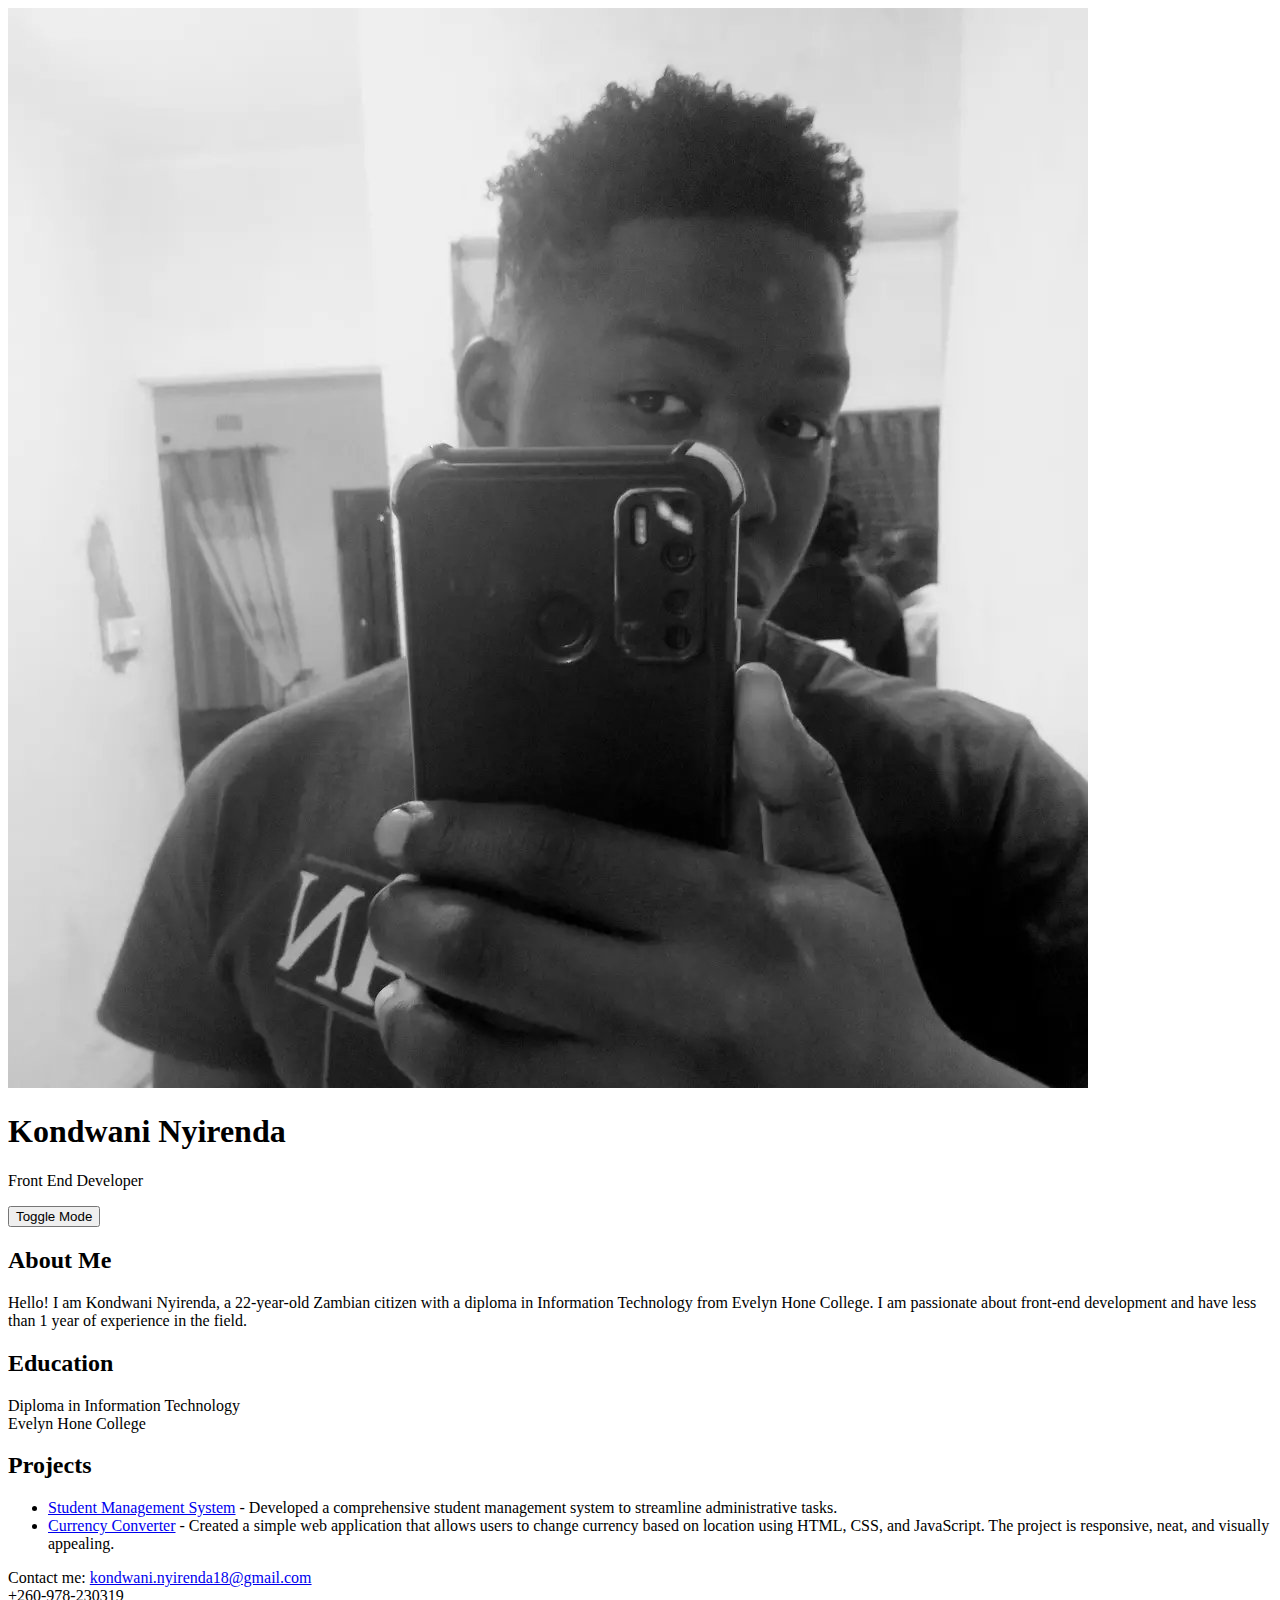
==== index.html @ 4ca8695f "updated" ====
<!DOCTYPE html>
<html lang="en">

<head>
    <meta charset="UTF-8">
    <meta name="viewport" content="width=device-width, initial-scale=1.0">
    <title>Kondwani Nyirenda - Front End Developer</title>
    <link rel="stylesheet" href="index.css">
</head>

<body>
    <header>
        <img src="kayd.jpg" alt="Profile Picture" id="profile-img">
        <h1>Kondwani Nyirenda</h1>
        <p>Front End Developer</p>
    </header>
    <button id="mode-toggle">Toggle Mode</button>
     <section>
        <h2>About Me</h2>
        <p>Hello! I am Kondwani Nyirenda, a 22-year-old Zambian citizen with a diploma in Information Technology from
            Evelyn Hone College. I am passionate about front-end development and have less than 1 year of experience in
            the field.</p>

        <h2>Education</h2>
        <p>Diploma in Information Technology<br>Evelyn Hone College</p>

        <h2>Projects</h2>
        <ul class="project-list">
            <li>
                <a href="home1.html" target="_blank">Student Management System</a> - Developed a
                comprehensive student management system to streamline administrative tasks.
            </li>
            <li>
                <a href="home.html" target="_blank">Currency Converter</a> - Created a simple web
                application that allows users to change currency based on location using HTML, CSS, and JavaScript. The
                project is responsive, neat, and visually appealing.
            </li>
        </ul>
    </section>

    <!-- Add this JavaScript code to enable the mode toggle functionality -->
    <script>
        document.addEventListener('DOMContentLoaded', function () {
            const profileImg = document.getElementById('profile-img');
            const newProfileImgUrl = 'kayd.jpg'; // Replace with the new image URL

            // Function to change the profile picture
            function updateProfilePicture() {
                profileImg.src = newProfileImgUrl;
            }

            // Example: Update the profile picture after a delay (you can replace this with your logic)
            setTimeout(updateProfilePicture, 5000); // 5000 milliseconds (5 seconds) delay as an example

            const modeToggle = document.getElementById('mode-toggle');
            const body = document.body;

            modeToggle.addEventListener('click', function () {
                body.classList.toggle('dark-mode');
            });
        });
    </script>

    <footer>
        <p>Contact me: <a href="mailto:kondwani.nyirenda18@gmail.com">kondwani.nyirenda18@gmail.com</a> <br>
            +260-978-230319
        </p>
    </footer>
</body>

</html>
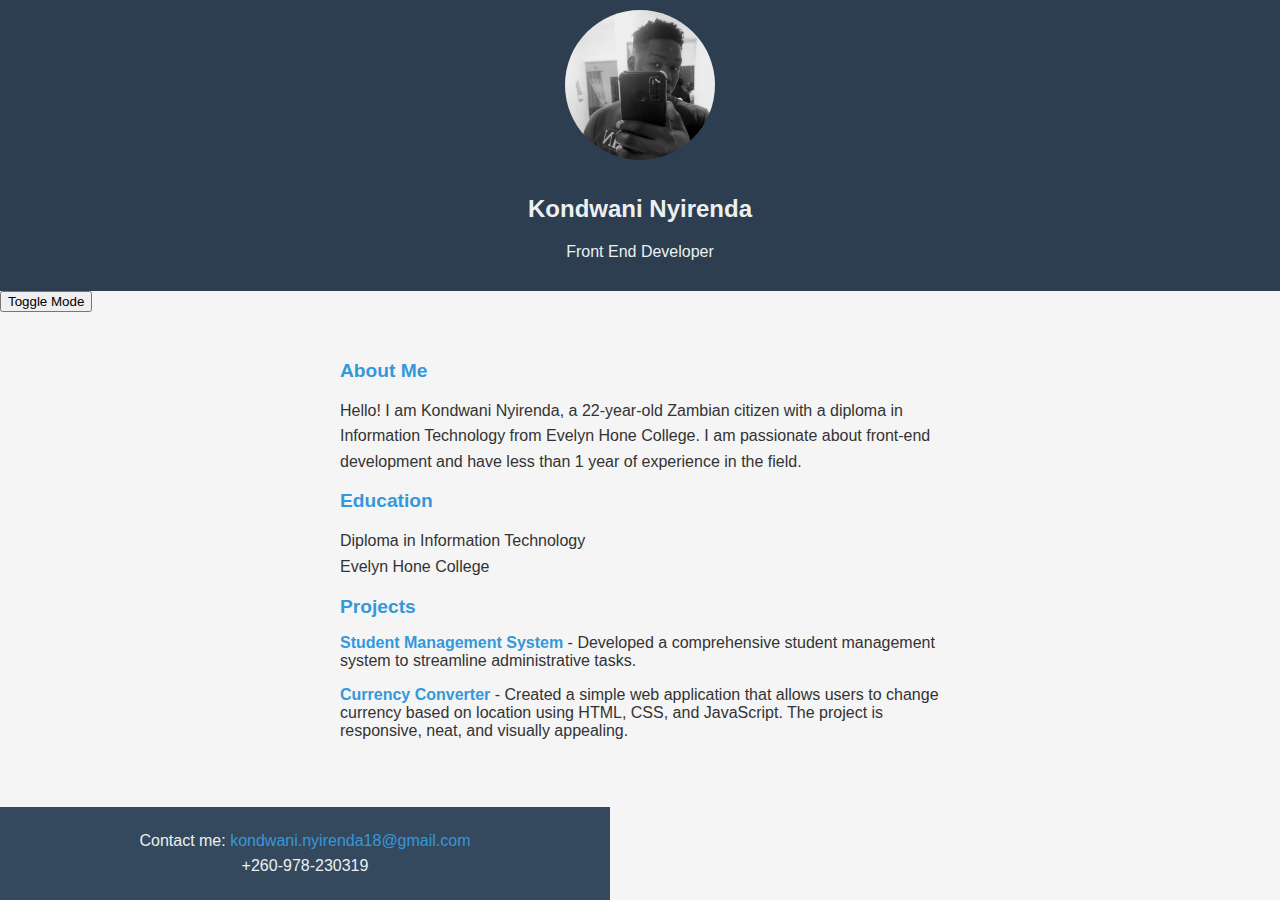
==== commit 6637d56b: "Update index.html" ====
--- a/index.html
+++ b/index.html
@@ -5,7 +5,7 @@
     <meta charset="UTF-8">
     <meta name="viewport" content="width=device-width, initial-scale=1.0">
     <title>Kondwani Nyirenda - Front End Developer</title>
-    <link rel="stylesheet" href="index.css">
+    <link rel="stylesheet" href="inde.css">
 </head>
 
 <body>
--- a/inde.css
+++ b/inde.css
@@ -0,0 +1,96 @@
+body {
+    background-image: url('background.jpg');
+    background-size: cover;
+    background-position: center;
+    background-attachment: fixed;
+    font-family: 'Arial', sans-serif;
+    margin: 0;
+    padding: 0;
+    background-color: #f5f5f5;
+    color: #333;
+    transition: background-color 0.3s ease;
+}
+
+.dark-mode {
+    background-color: #333;
+    color: #fff;
+}
+
+header {
+    background-color: #2c3e50;
+    color: #ecf0f1;
+    text-align: center;
+    padding: 10px;
+    animation: fadeInUp 1s ease-in-out;
+}
+
+h1 {
+    color: #ecf0f1;
+    font-size: 1.5em;
+    margin-bottom: 5px;
+}
+
+h2 {
+    color: #3498db;
+    font-size: 1.2em;
+}
+
+@keyframes fadeInUp {
+    from {
+        opacity: 0;
+        transform: translateY(20px);
+    }
+    to {
+        opacity: 1;
+        transform: translateY(0);
+    }
+}
+
+section {
+    max-width: 600px; /* Adjusted max-width */
+    margin: 0 auto;
+    padding: 2em;
+}
+
+p {
+    line-height: 1.6;
+}
+
+a {
+    color: #3498db;
+    text-decoration: none;
+}
+
+a:hover {
+    text-decoration: underline;
+}
+
+.project-list {
+    list-style: none;
+    padding: 0;
+}
+
+.project-list li {
+    margin-bottom: 1em;
+}
+
+.project-list a {
+    font-weight: bold;
+}
+
+#profile-img {
+    width: 150px;
+    border-radius: 50%;
+    margin-bottom: 15px;
+}
+
+footer {
+    background-color: #34495e;
+    color: #ecf0f1;
+    text-align: center;
+    padding: 5px;
+    position: fixed;
+    bottom: 0;
+    width: 100%;
+    max-width: 600px; /* Adjusted max-width */
+}
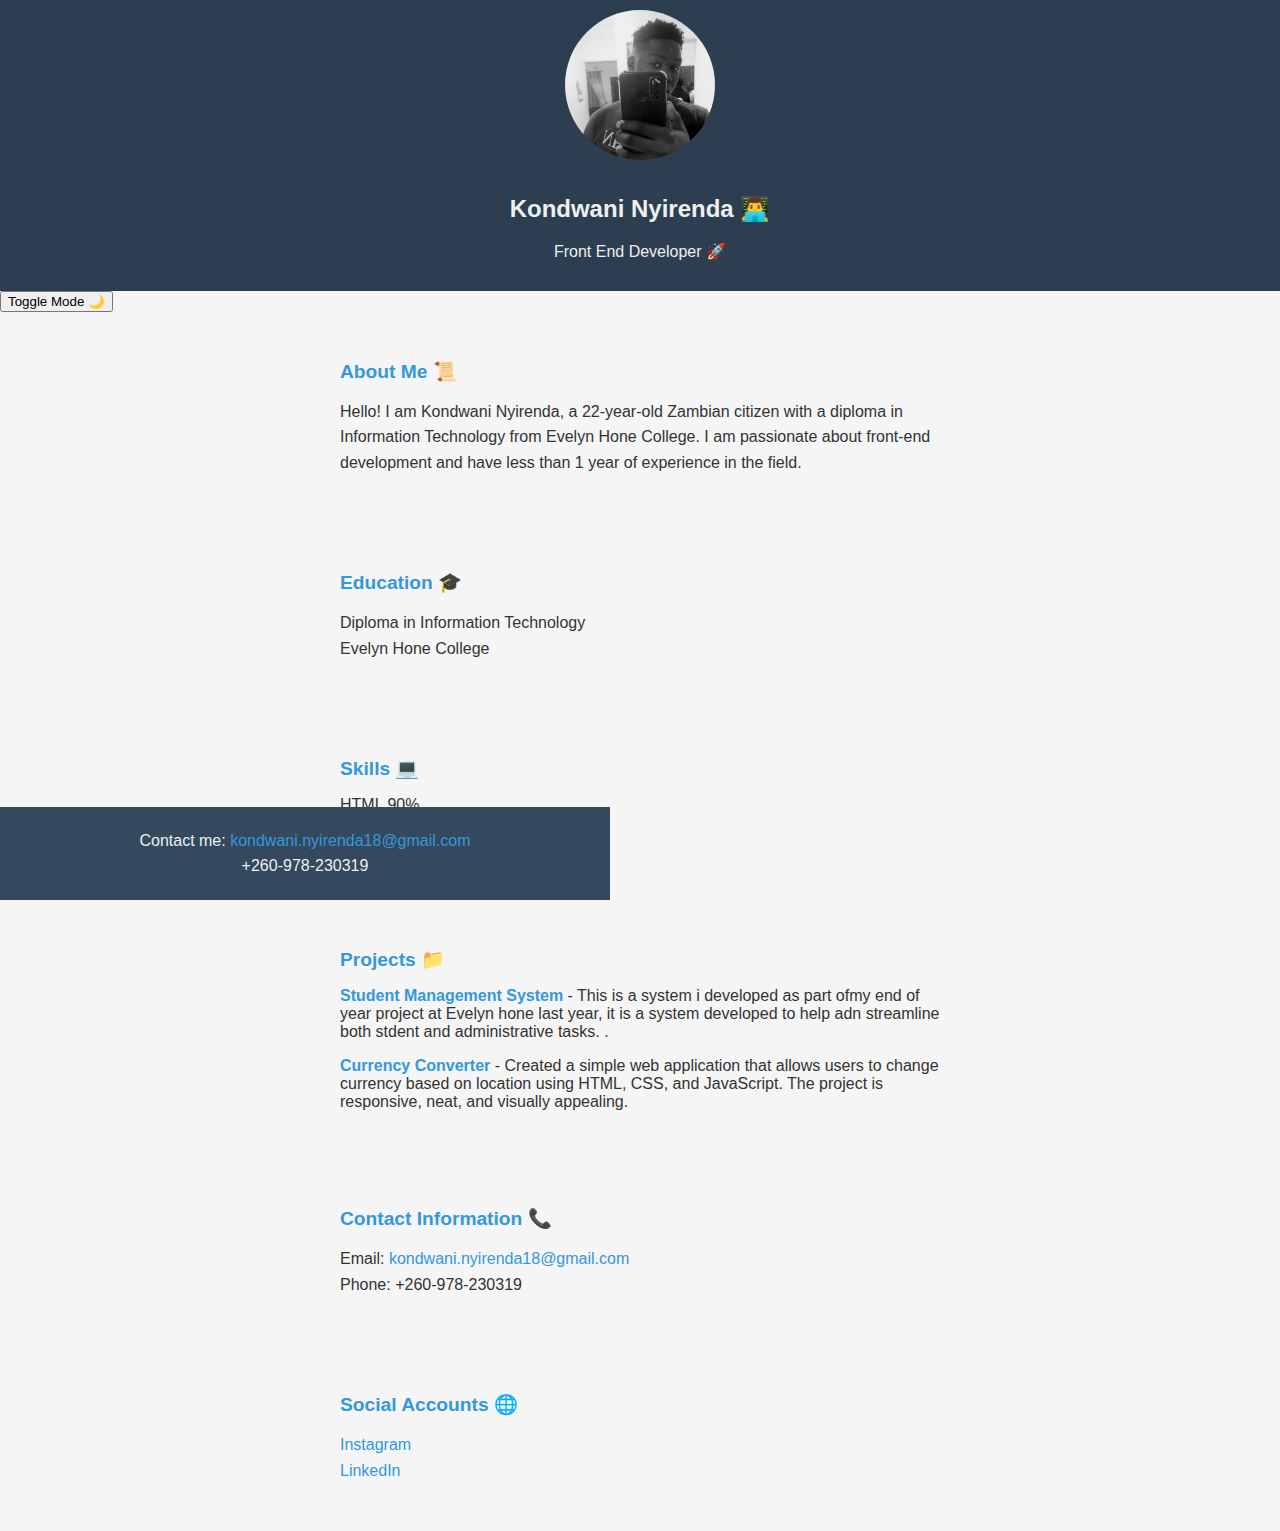
==== commit b8e5470c: "Update index.html" ====
--- a/index.html
+++ b/index.html
@@ -6,39 +6,85 @@
     <meta name="viewport" content="width=device-width, initial-scale=1.0">
     <title>Kondwani Nyirenda - Front End Developer</title>
     <link rel="stylesheet" href="inde.css">
+    <link href="https://fonts.googleapis.com/css2?family=Roboto:wght@400;700&display=swap" rel="stylesheet">
+   
 </head>
 
 <body>
     <header>
         <img src="kayd.jpg" alt="Profile Picture" id="profile-img">
-        <h1>Kondwani Nyirenda</h1>
-        <p>Front End Developer</p>
+        <h1>Kondwani Nyirenda <span class="emoji">👨‍💻</span></h1>
+        <p>Front End Developer <span class="emoji">🚀</span></p>
     </header>
-    <button id="mode-toggle">Toggle Mode</button>
-     <section>
-        <h2>About Me</h2>
-        <p>Hello! I am Kondwani Nyirenda, a 22-year-old Zambian citizen with a diploma in Information Technology from
-            Evelyn Hone College. I am passionate about front-end development and have less than 1 year of experience in
-            the field.</p>
+    <button id="mode-toggle">Toggle Mode <span class="emoji">🌙</span></button>
 
-        <h2>Education</h2>
-        <p>Diploma in Information Technology<br>Evelyn Hone College</p>
+    <div class="container">
+        <section>
+            <h2>About Me <span class="emoji">📜</span></h2>
+            <p>Hello! I am Kondwani Nyirenda, a 22-year-old Zambian citizen with a diploma in Information Technology from Evelyn Hone College. I am passionate about front-end development and have less than 1 year of experience in the field.</p>
+        </section>
 
-        <h2>Projects</h2>
-        <ul class="project-list">
-            <li>
-                <a href="home1.html" target="_blank">Student Management System</a> - Developed a
-                comprehensive student management system to streamline administrative tasks.
-            </li>
-            <li>
-                <a href="home.html" target="_blank">Currency Converter</a> - Created a simple web
-                application that allows users to change currency based on location using HTML, CSS, and JavaScript. The
-                project is responsive, neat, and visually appealing.
-            </li>
-        </ul>
-    </section>
+        <section>
+            <h2>Education <span class="emoji">🎓</span></h2>
+            <p>Diploma in Information Technology<br>Evelyn Hone College</p>
+        </section>
 
-    <!-- Add this JavaScript code to enable the mode toggle functionality -->
+        <section>
+            <h2>Skills <span class="emoji">💻</span></h2>
+            <div class="skills">
+                <div>
+                    <span>HTML</span>
+                    90%
+                </div>
+                <div>
+                    <span>CSS</span>
+                    70%
+                </div>
+                <div>
+                    <span>JavaScript</span>
+                    50%
+                </div>
+                <div>
+                    <span>PHP</span>
+                    30%
+                </div>
+            </div>
+        </section>
+
+        <section>
+            <h2>Projects <span class="emoji">📁</span></h2>
+            <ul class="project-list">
+                <li>
+                    <a href="home1.html" target="_blank">Student Management System</a> - This is a system i developed as part ofmy end of year  project at Evelyn hone last year, it is a system developed to help adn streamline both stdent and administrative tasks. .
+                </li>
+                <li>
+                    <a href="home.html" target="_blank">Currency Converter</a> - Created a simple web application that allows users to change currency based on location using HTML, CSS, and JavaScript. The project is responsive, neat, and visually appealing.
+                </li>
+            </ul>
+        </section>
+
+        <section>
+            <h2>Contact Information <span class="emoji">📞</span></h2>
+            <p>Email: <a href="mailto:kondwani.nyirenda18@gmail.com">kondwani.nyirenda18@gmail.com</a><br>
+                Phone: +260-978-230319
+            </p>
+        </section>
+
+        <section>
+            <h2>Social Accounts <span class="emoji">🌐</span></h2>
+            <p>
+                <a href="https://www.instagram.com" target="_blank">Instagram</a><br>
+                <a href="https://www.linkedin.com" target="_blank">LinkedIn</a>
+            </p>
+        </section>
+    </div>
+
+    <footer>
+        <p>Contact me: <a href="mailto:kondwani.nyirenda18@gmail.com">kondwani.nyirenda18@gmail.com</a> <br>
+            +260-978-230319
+        </p>
+    </footer>
+
     <script>
         document.addEventListener('DOMContentLoaded', function () {
             const profileImg = document.getElementById('profile-img');
@@ -60,12 +106,6 @@
             });
         });
     </script>
-
-    <footer>
-        <p>Contact me: <a href="mailto:kondwani.nyirenda18@gmail.com">kondwani.nyirenda18@gmail.com</a> <br>
-            +260-978-230319
-        </p>
-    </footer>
 </body>
 
 </html>
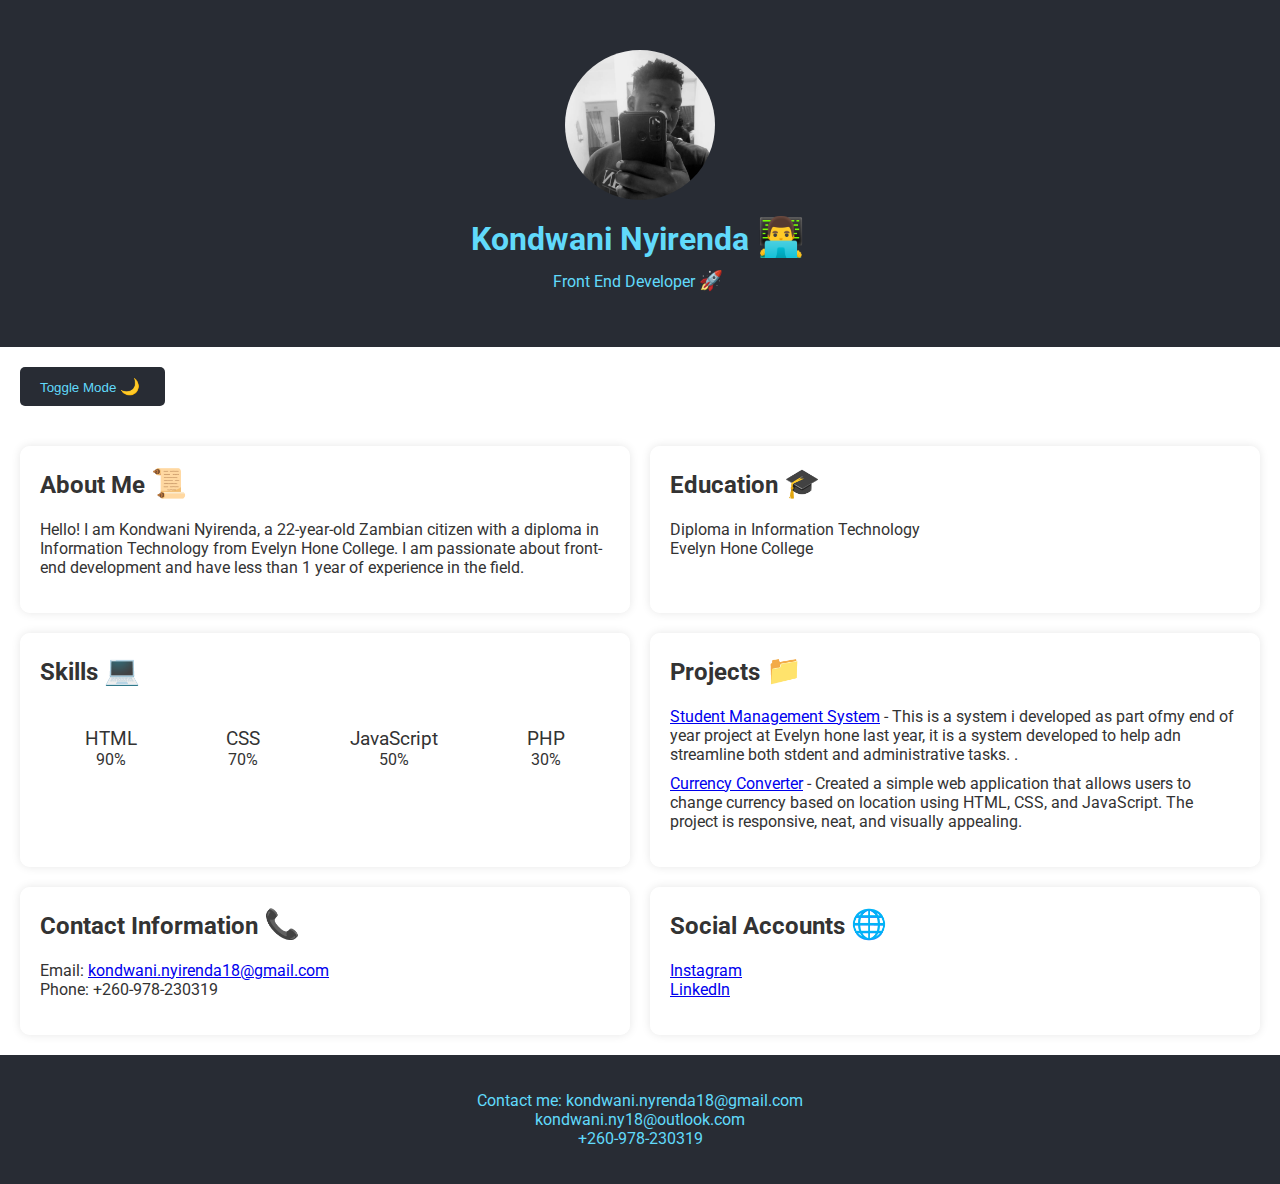
==== commit a776c033: "Update index.html" ====
--- a/index.html
+++ b/index.html
@@ -80,7 +80,8 @@
     </div>
 
     <footer>
-        <p>Contact me: <a href="mailto:kondwani.nyirenda18@gmail.com">kondwani.nyirenda18@gmail.com</a> <br>
+        <p>Contact me: <a href="mailto:kondwani.nyirenda18@gmail.com">kondwani.nyrenda18@gmail.com</a> <br>
+             <a href="mailto:kondwani.ny18@utlook.com">kondwani.ny18@outlook.com</a> <br>
             +260-978-230319
         </p>
     </footer>
--- a/inde.css
+++ b/inde.css
@@ -1,14 +1,108 @@
 body {
-    background-image: url('background.jpg');
-    background-size: cover;
-    background-position: center;
-    background-attachment: fixed;
-    font-family: 'Arial', sans-serif;
+    font-family: 'Roboto', sans-serif;
     margin: 0;
     padding: 0;
-    background-color: #f5f5f5;
+    background-image: url('programmer-background.jpg'); /* Replace with your background image URL */
+    background-size: cover;
+    background-attachment: fixed;
     color: #333;
-    transition: background-color 0.3s ease;
+    transition: background-color 0.3s, color 0.3s;
+}
+
+header {
+    text-align: center;
+    padding: 50px 0;
+    background-color: #282c34; /* Web developer-themed color */
+    color: #61dafb; /* React logo color for a modern look */
+}
+
+header img {
+    border-radius: 50%;
+    width: 150px;
+    height: 150px;
+}
+
+header h1 {
+    margin: 10px 0;
+}
+
+header p {
+    margin: 5px 0;
+}
+
+#mode-toggle {
+    margin: 20px;
+    padding: 10px 20px;
+    border: none;
+    background-color: #282c34;
+    color: #61dafb;
+    cursor: pointer;
+    border-radius: 5px;
+}
+
+.container {
+    display: grid;
+    grid-template-columns: 1fr;
+    gap: 20px;
+    padding: 20px;
+}
+
+@media(min-width: 768px) {
+    .container {
+        grid-template-columns: repeat(2, 1fr);
+    }
+}
+
+section {
+    background-color: rgba(255, 255, 255, 0.9);
+    padding: 20px;
+    border-radius: 10px;
+    box-shadow: 0 0 10px rgba(0, 0, 0, 0.1);
+}
+
+section h2 {
+    margin-top: 0;
+}
+
+.skills {
+    display: flex;
+    justify-content: space-around;
+    padding: 20px 0;
+}
+
+.skills div {
+    text-align: center;
+}
+
+.skills div span {
+    display: block;
+    font-size: 1.2em;
+    color: #333;
+}
+
+.project-list {
+    list-style-type: none;
+    padding: 0;
+}
+
+.project-list li {
+    margin: 10px 0;
+}
+
+footer {
+    text-align: center;
+    padding: 20px;
+    background-color: #282c34;
+    color: #61dafb;
+}
+
+footer a {
+    color: #61dafb;
+    text-decoration: none;
+}
+
+footer a:hover {
+    text-decoration: underline;
 }
 
 .dark-mode {
@@ -16,81 +110,12 @@
     color: #fff;
 }
 
-header {
-    background-color: #2c3e50;
-    color: #ecf0f1;
-    text-align: center;
-    padding: 10px;
-    animation: fadeInUp 1s ease-in-out;
+.dark-mode header, .dark-mode footer, .dark-mode #mode-toggle {
+    background-color: #555;
+    color: #fff;
 }
 
-h1 {
-    color: #ecf0f1;
-    font-size: 1.5em;
-    margin-bottom: 5px;
+.emoji {
+    font-size: 1.2em;
+    margin-right: 5px;
 }
-
-h2 {
-    color: #3498db;
-    font-size: 1.2em;
-}
-
-@keyframes fadeInUp {
-    from {
-        opacity: 0;
-        transform: translateY(20px);
-    }
-    to {
-        opacity: 1;
-        transform: translateY(0);
-    }
-}
-
-section {
-    max-width: 600px; /* Adjusted max-width */
-    margin: 0 auto;
-    padding: 2em;
-}
-
-p {
-    line-height: 1.6;
-}
-
-a {
-    color: #3498db;
-    text-decoration: none;
-}
-
-a:hover {
-    text-decoration: underline;
-}
-
-.project-list {
-    list-style: none;
-    padding: 0;
-}
-
-.project-list li {
-    margin-bottom: 1em;
-}
-
-.project-list a {
-    font-weight: bold;
-}
-
-#profile-img {
-    width: 150px;
-    border-radius: 50%;
-    margin-bottom: 15px;
-}
-
-footer {
-    background-color: #34495e;
-    color: #ecf0f1;
-    text-align: center;
-    padding: 5px;
-    position: fixed;
-    bottom: 0;
-    width: 100%;
-    max-width: 600px; /* Adjusted max-width */
-}
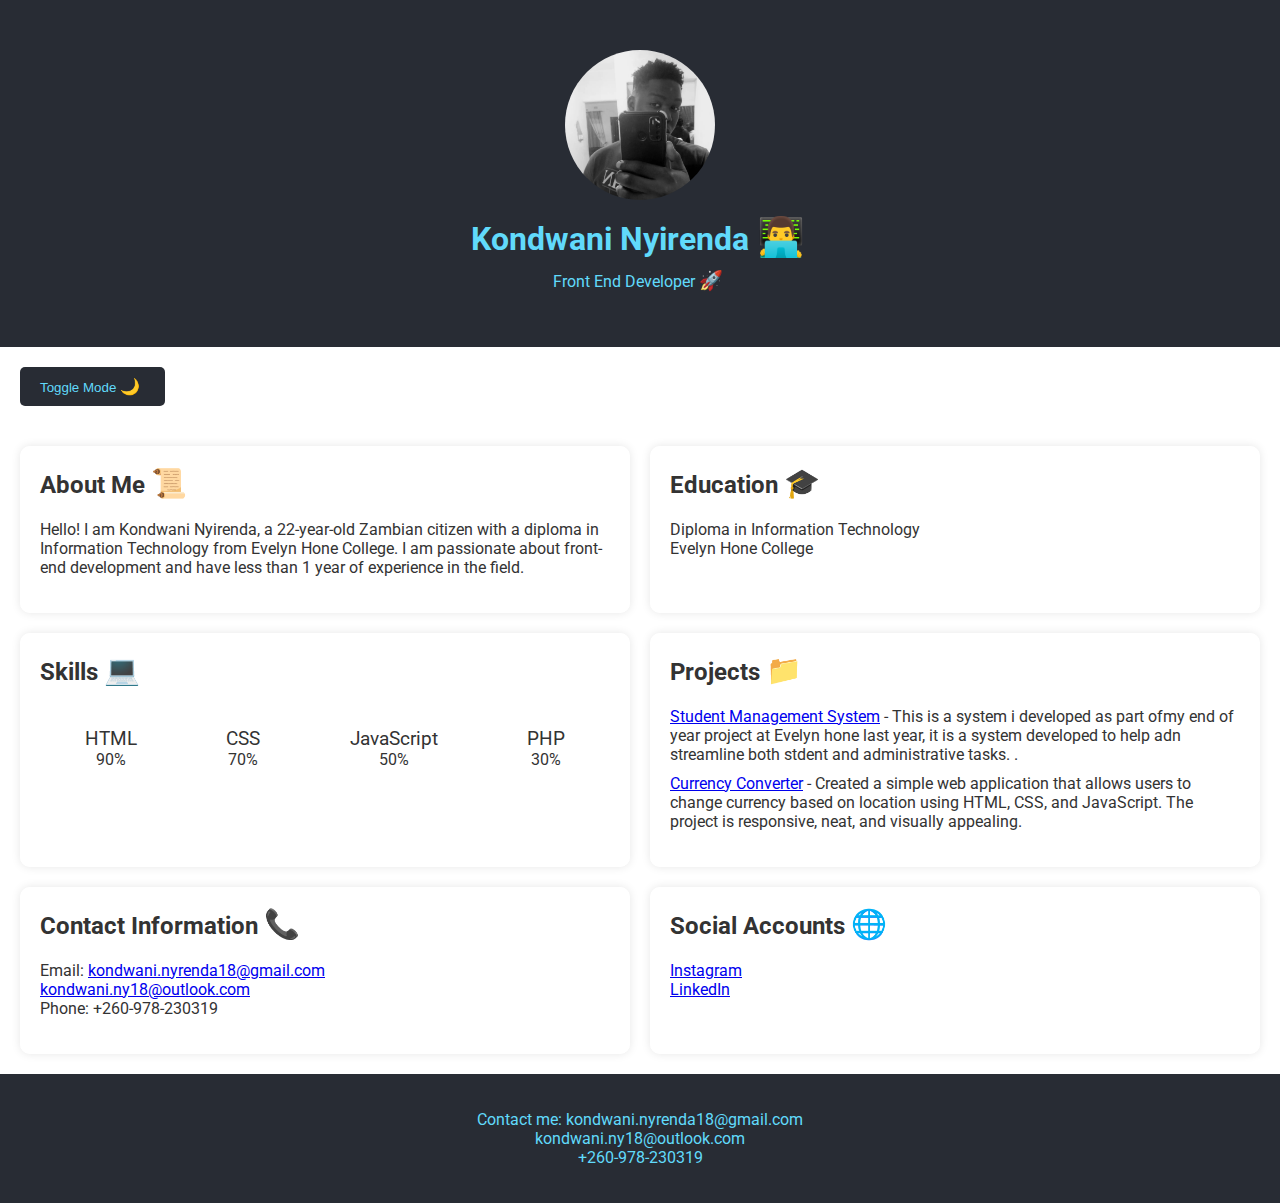
==== commit a974bd67: "Update index.html" ====
--- a/index.html
+++ b/index.html
@@ -65,7 +65,8 @@
 
         <section>
             <h2>Contact Information <span class="emoji">📞</span></h2>
-            <p>Email: <a href="mailto:kondwani.nyirenda18@gmail.com">kondwani.nyirenda18@gmail.com</a><br>
+            <p>Email: <a href="mailto:kondwani.nyrenda18@gmail.com">kondwani.nyrenda18@gmail.com</a><br>
+                      <a href="mailto:kondwani.ny18@utlook.com">kondwani.ny18@outlook.com</a> <br>
                 Phone: +260-978-230319
             </p>
         </section>
@@ -80,8 +81,8 @@
     </div>
 
     <footer>
-        <p>Contact me: <a href="mailto:kondwani.nyirenda18@gmail.com">kondwani.nyrenda18@gmail.com</a> <br>
-             <a href="mailto:kondwani.ny18@utlook.com">kondwani.ny18@outlook.com</a> <br>
+        <p>Contact me: <a href="mailto:kondwani.nyrenda18@gmail.com">kondwani.nyrenda18@gmail.com</a> <br>
+                       <a href="mailto:kondwani.ny18@utlook.com">kondwani.ny18@outlook.com</a> <br>
             +260-978-230319
         </p>
     </footer>
